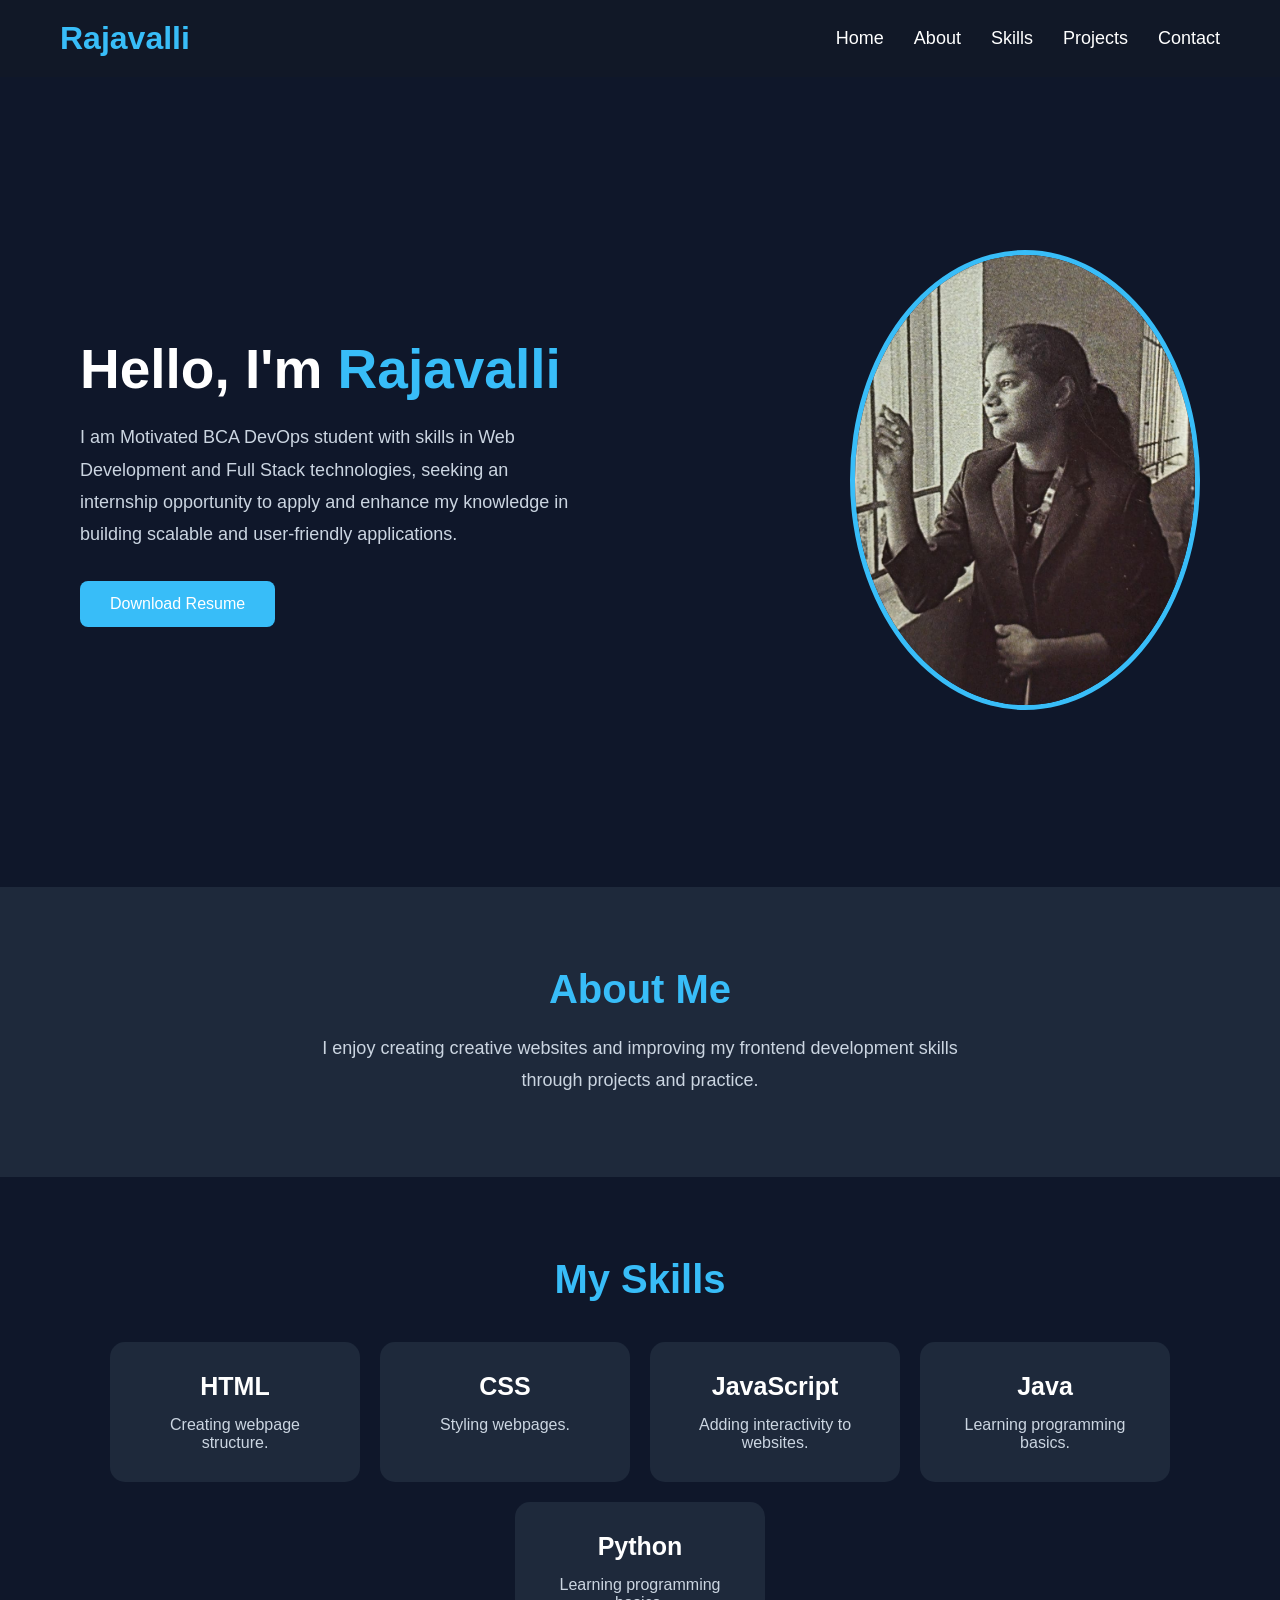
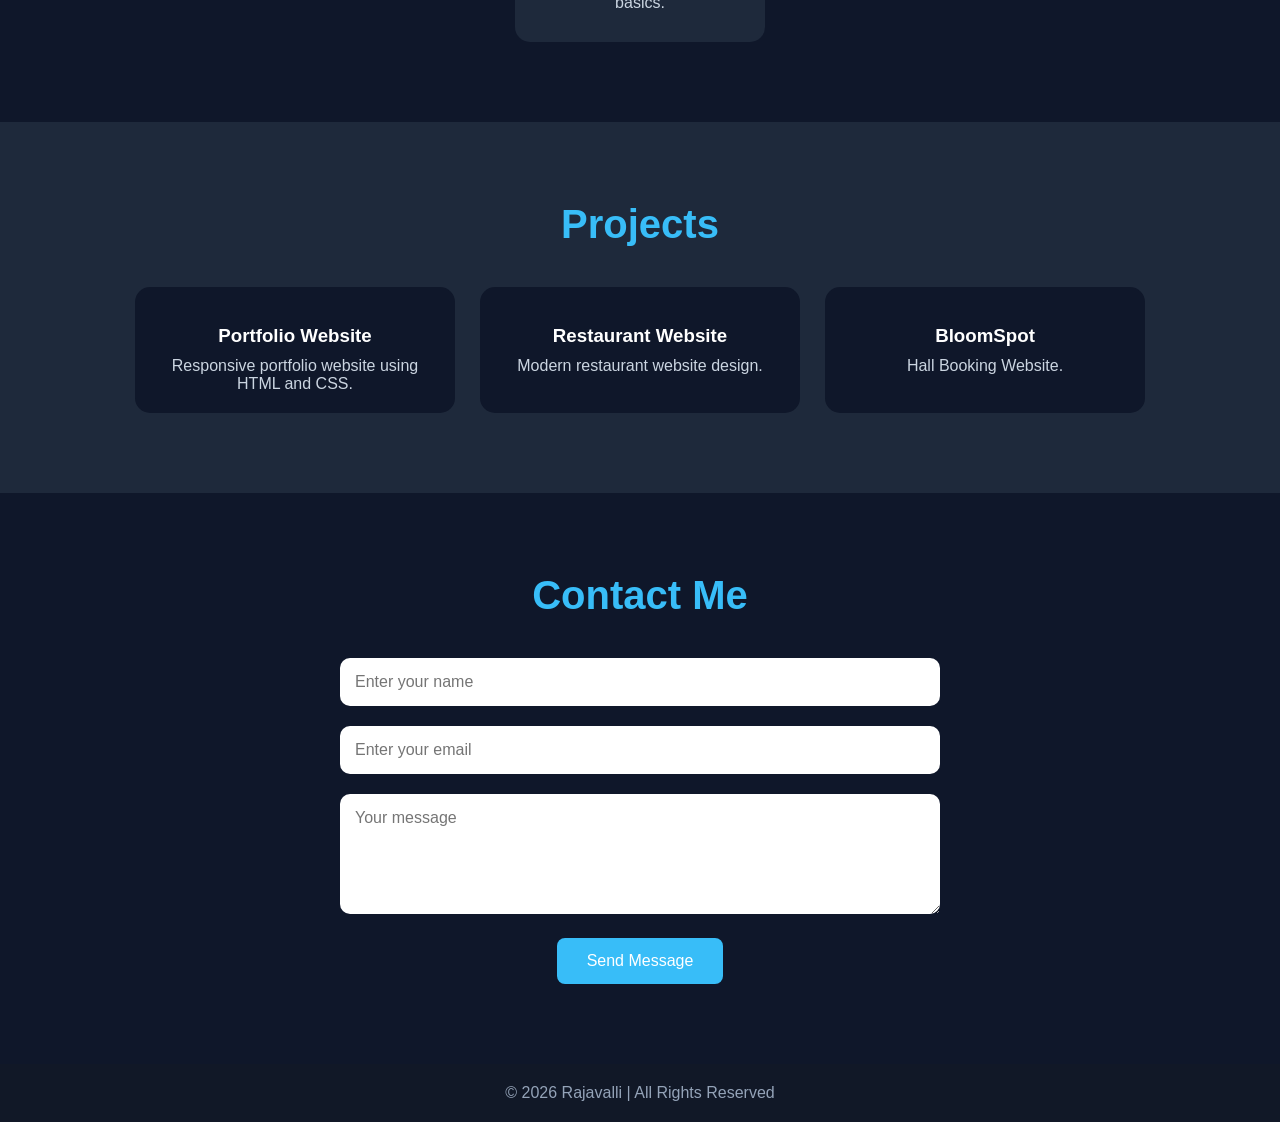
==== index.html @ 109a0629 "Rename portfolio.html to index.html for GitHub Pages" ====
<!-- index.html -->

<!DOCTYPE html>
<html lang="en">

<head>

  <meta charset="UTF-8">

  <meta name="viewport" content="width=device-width, initial-scale=1.0">

  <title>Personal Portfolio</title>

  <link rel="stylesheet" href="style.css">

</head>

<body>

  <!-- NAVBAR -->

  <nav>

    <h1>Rajavalli</h1>

    <ul>

      <li><a href="#home">Home</a></li>

      <li><a href="#about">About</a></li>

      <li><a href="#skills">Skills</a></li>

      <li><a href="#projects">Projects</a></li>

      <li><a href="#contact">Contact</a></li>

    </ul>
  </nav>
  
  <!-- HERO SECTION -->

  <section class="hero">

    <div class="hero-text">

      <h2>Hello, I'm <span>Rajavalli</span></h2>

      <p>
        I am Motivated BCA DevOps student with skills in Web Development and Full
Stack technologies, seeking an internship opportunity to apply and enhance
my knowledge in building scalable and user-friendly applications.

      </p>

      <a href="RAJAVALLI SHANMUGASUNDARAM.pdf" class="btn">Download Resume</a>

    </div>

    <div class="hero-image">

      <img src="new.jpeg" alt="profile image">

    </div>

  </section>

  <!-- ABOUT SECTION -->

  <section class="about" id="about">

    <h2>About Me</h2>

    <p>
      I enjoy creating creative websites and improving my frontend
      development skills through projects and practice.
    </p>

  </section>

  <!-- SKILLS SECTION -->

  <section class="skills" id="skills">

    <h2>My Skills</h2>

    <div class="skill-container">

      <div class="card">

        <h3>HTML</h3>

        <p>Creating webpage structure.</p>

      </div>
      <div class="card">

        <h3>CSS</h3>

        <p>Styling webpages.</p>

      </div>

      <div class="card">

        <h3>JavaScript</h3>

        <p>Adding interactivity to websites.</p>

      </div>

      <div class="card">

        <h3>Java</h3>

        <p>Learning programming basics.</p>

      </div>
      <div class="card">

        <h3>Python</h3>

        <p>Learning programming basics.</p>

      </div>

    </div>

  </section>

  <!-- PROJECT SECTION -->

  <section class="projects" id="projects">

    <h2>Projects</h2>

    <div class="project-container">

      <div class="project-card">

        <img src="https://via.placeholder.com/300x200" alt="">

        <h3>Portfolio Website</h3>

        <p>Responsive portfolio website using HTML and CSS.</p>

      </div>

      <div class="project-card">

        <img src="https://via.placeholder.com/300x200" alt="">

        <h3>Restaurant Website</h3>

        <p>Modern restaurant website design.</p>

      </div>
      <div class="project-card">

        <img src="https://via.placeholder.com/300x200" alt="">

        <h3>BloomSpot</h3>

        <p>Hall Booking Website.</p>

      </div>


    </div>

  </section>

  <!-- CONTACT SECTION -->

  <section class="contact" id="contact">

    <h2>Contact Me</h2>

    <form>

      <input type="text" placeholder="Enter your name">

      <input type="email" placeholder="Enter your email">

      <textarea rows="5" placeholder="Your message"></textarea>

      <button type="submit">Send Message</button>

    </form>

  </section>

  <!-- FOOTER -->

  <footer>

    <p>© 2026 Rajavalli | All Rights Reserved</p>

  </footer>

</body>

</html>
---- style.css ----
/* style.css */

*{
  margin:0;
  padding:0;
  box-sizing:border-box;
  font-family:Arial, sans-serif;
}

body{
  background:#0f172a;
  color:white;
}

/* NAVBAR */

nav{
  display:flex;
  justify-content:space-between;
  align-items:center;
  padding:20px 60px;
  background:#111827;
}

nav h1{
  color:#38bdf8;
  font-size:32px;
}

nav ul{
  display:flex;
  list-style:none;
  gap:30px;
}

nav ul li a{
  color:white;
  text-decoration:none;
  font-size:18px;
  transition:0.3s;
}

nav ul li a:hover{
  color:#38bdf8;
}

/* HERO SECTION */

.hero{
  display:flex;
  justify-content:space-between;
  align-items:center;
  padding: 50px 80px;
  min-height:90vh;
}

.hero-text{
  max-width:500px;
}

.hero-text h2{
  font-size:55px;
  margin-bottom:20px;
}

.hero-text span{
  color:#38bdf8;
}

.hero-text p{
  line-height:1.8;
  color:#cbd5e1;
  margin-bottom:30px;
  font-size:18px;
}

.btn{
  display:inline-block;
  background:#38bdf8;
  color:white;
  text-decoration:none;
  padding:14px 30px;
  border-radius:8px;
  transition:0.3s;
}

.btn:hover{
  background:#0ea5e9;
  transform:scale(1.05);
}

.hero-image img{
  width:350px;
  border-radius:50%;
  border:5px solid #38bdf8;
}

/* ABOUT SECTION */

.about{
  background:#1e293b;
  padding:80px 60px;
  text-align:center;
}

.about h2{
  font-size:40px;
  margin-bottom:20px;
  color:#38bdf8;
}

.about p{
  max-width:700px;
  margin:auto;
  line-height:1.8;
  color:#cbd5e1;
  font-size:18px;
}

/* SKILLS SECTION */

.skills{
  padding:80px 60px;
  text-align:center;
}

.skills h2{
  font-size:40px;
  margin-bottom:40px;
  color:#38bdf8;
}

.skill-container{
  display:flex;
  justify-content:center;
  gap:20px;
  flex-wrap:wrap;
}

.card{
  width:250px;
  background:#1e293b;
  padding:30px;
  border-radius:15px;
  transition:0.3s;
}

.card:hover{
  transform:translateY(-10px);
  background:#334155;
}

.card h3{
  margin-bottom:15px;
  font-size:25px;
}

.card p{
  color:#cbd5e1;
}

/* PROJECT SECTION */

.projects{
  background:#1e293b;
  padding:80px 60px;
  text-align:center;
}

.projects h2{
  font-size:40px;
  margin-bottom:40px;
  color:#38bdf8;
}

.project-container{
  display:flex;
  justify-content:center;
  gap:25px;
  flex-wrap:wrap;
}

.project-card{
  width:320px;
  background:#0f172a;
  border-radius:15px;
  overflow:hidden;
  transition:0.3s;
}

.project-card:hover{
  transform:scale(1.05);
}

.project-card img{
  width:100%;
}

.project-card h3{
  margin:20px 0 10px;
}

.project-card p{
  padding:0 20px 20px;
  color:#cbd5e1;
}

/* CONTACT SECTION */

.contact{
  padding:80px 60px;
  text-align:center;
}

.contact h2{
  font-size:40px;
  margin-bottom:40px;
  color:#38bdf8;
}

form{
  max-width:600px;
  margin:auto;
}

input,
textarea{
  width:100%;
  padding:15px;
  margin-bottom:20px;
  border:none;
  border-radius:10px;
  outline:none;
  font-size:16px;
}

button{
  padding:14px 30px;
  border:none;
  background:#38bdf8;
  color:white;
  border-radius:8px;
  cursor:pointer;
  font-size:16px;
  transition:0.3s;
}

button:hover{
  background:#0ea5e9;
}

/* FOOTER */

footer{
  background:#111827;
  text-align:center;
  padding:20px;
  color:#94a3b8;
}

/* RESPONSIVE */

@media(max-width:900px){

  nav{
    flex-direction:column;
    gap:20px;
  }

  .hero{
    flex-direction:column;
    text-align:center;
  }

  .hero-image{
    margin-top:40px;
  }

  .hero-text h2{
    font-size:40px;
  }

}
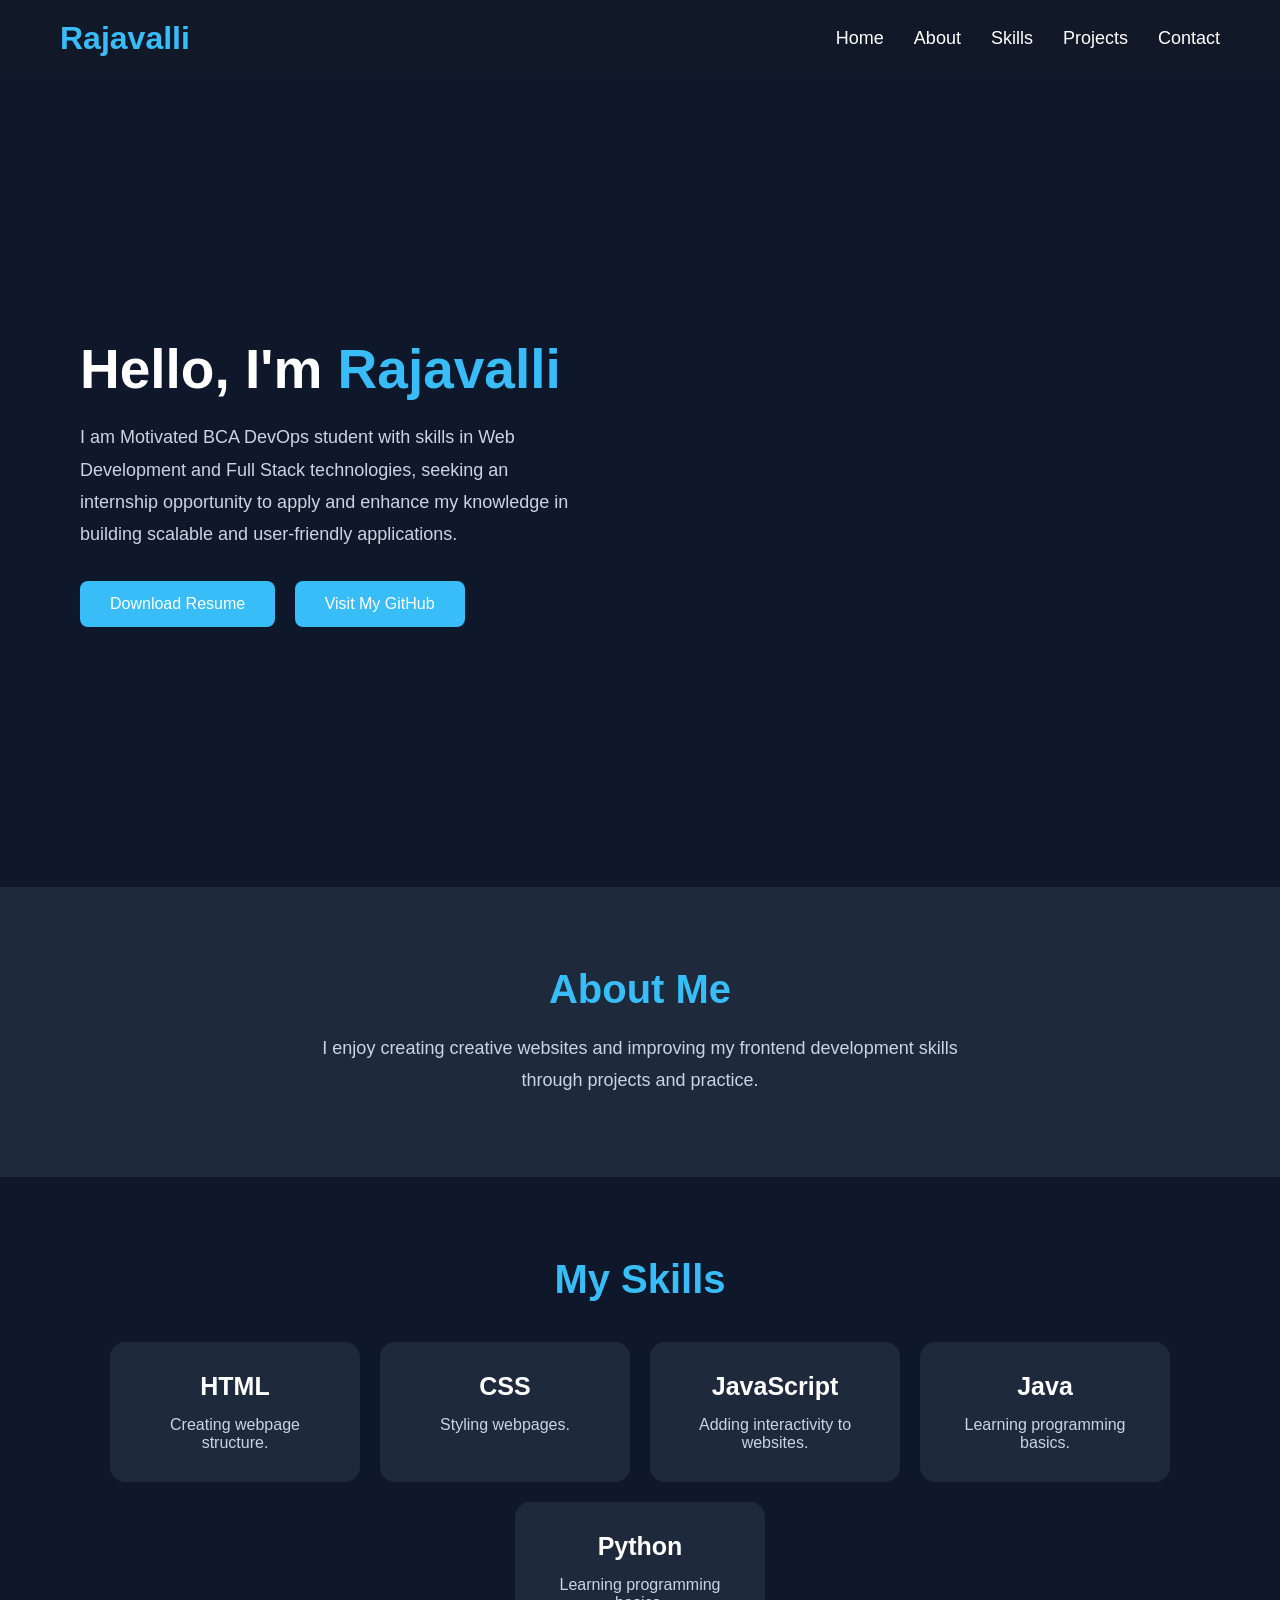
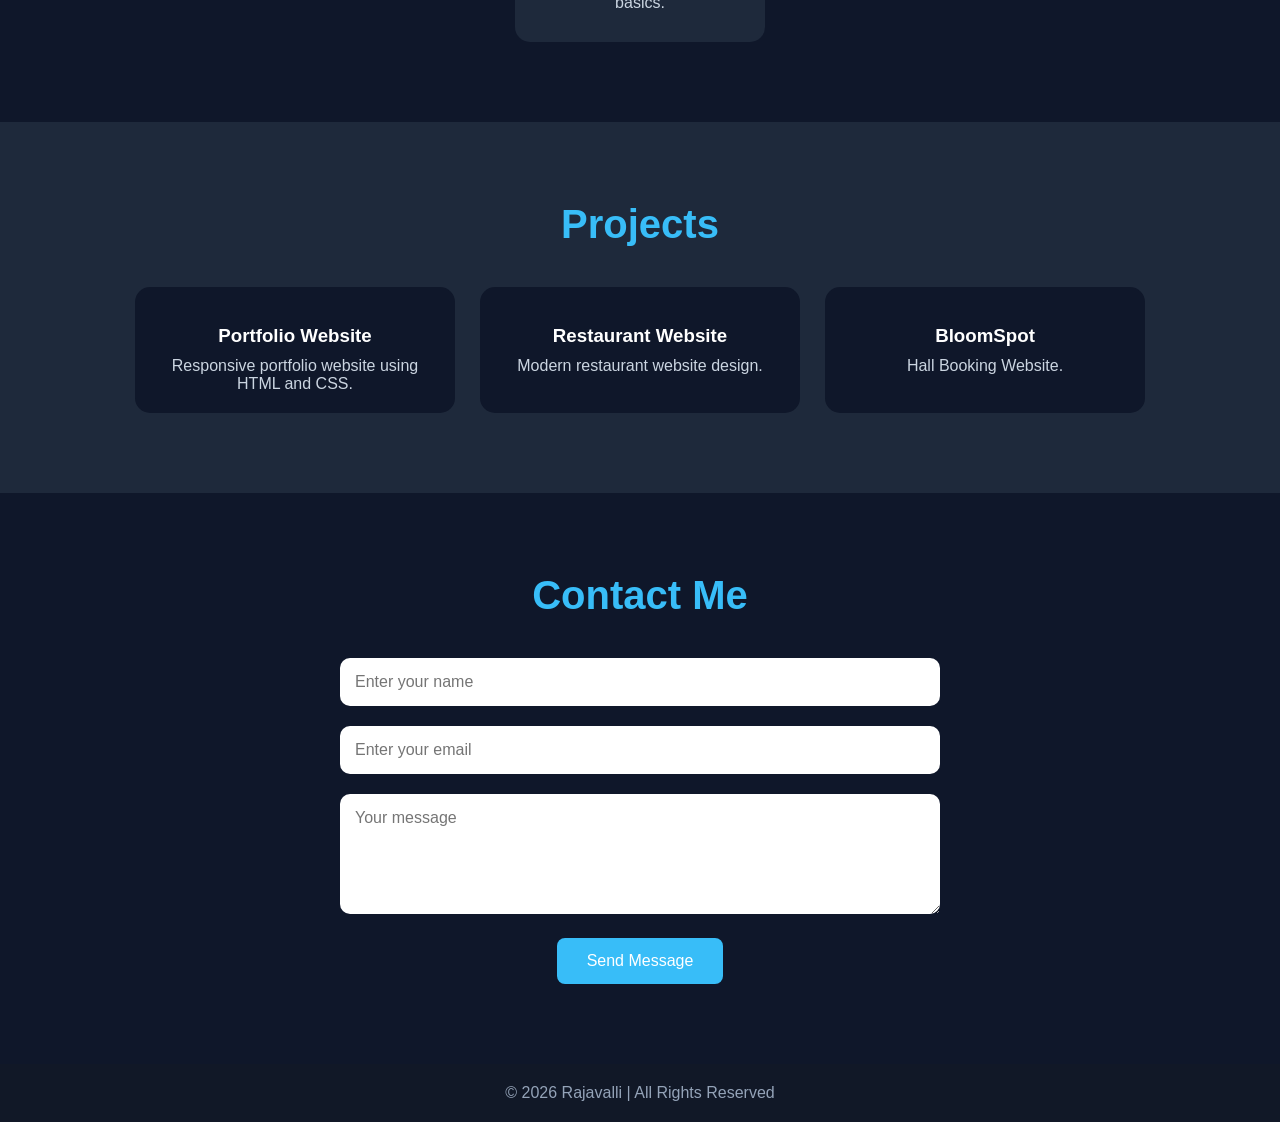
==== commit a25db516: "Remove hero photo and add GitHub link" ====
--- a/index.html
+++ b/index.html
@@ -54,12 +54,7 @@
       </p>
 
       <a href="RAJAVALLI SHANMUGASUNDARAM.pdf" class="btn">Download Resume</a>
-
-    </div>
-
-    <div class="hero-image">
-
-      <img src="new.jpeg" alt="profile image">
+      <a href="https://github.com/rajavalli396" class="btn" style="margin-left: 15px;">Visit My GitHub</a>
 
     </div>
 
@@ -176,13 +171,18 @@
 
     <h2>Contact Me</h2>
 
-    <form>
-
-      <input type="text" placeholder="Enter your name">
-
-      <input type="email" placeholder="Enter your email">
-
-      <textarea rows="5" placeholder="Your message"></textarea>
+    <form id="contact-form" action="https://formsubmit.co/santhiyasundaram97@gmail.com" method="POST">
+
+      <!-- Formsubmit will email submissions to the address above. -->
+      <input type="hidden" name="_subject" value="New message from portfolio">
+      <input type="hidden" name="_captcha" value="false">
+      <input type="hidden" name="_next" value="https://rajavalli396.github.io/portfolio/">
+
+      <input id="name" name="name" type="text" placeholder="Enter your name" required>
+
+      <input id="email" name="email" type="email" placeholder="Enter your email" required>
+
+      <textarea id="message" name="message" rows="5" placeholder="Your message" required></textarea>
 
       <button type="submit">Send Message</button>
 
@@ -198,6 +198,8 @@
 
   </footer>
 
+    <!-- Form submission handled by Formsubmit.co -->
+
 </body>
 
 </html>
